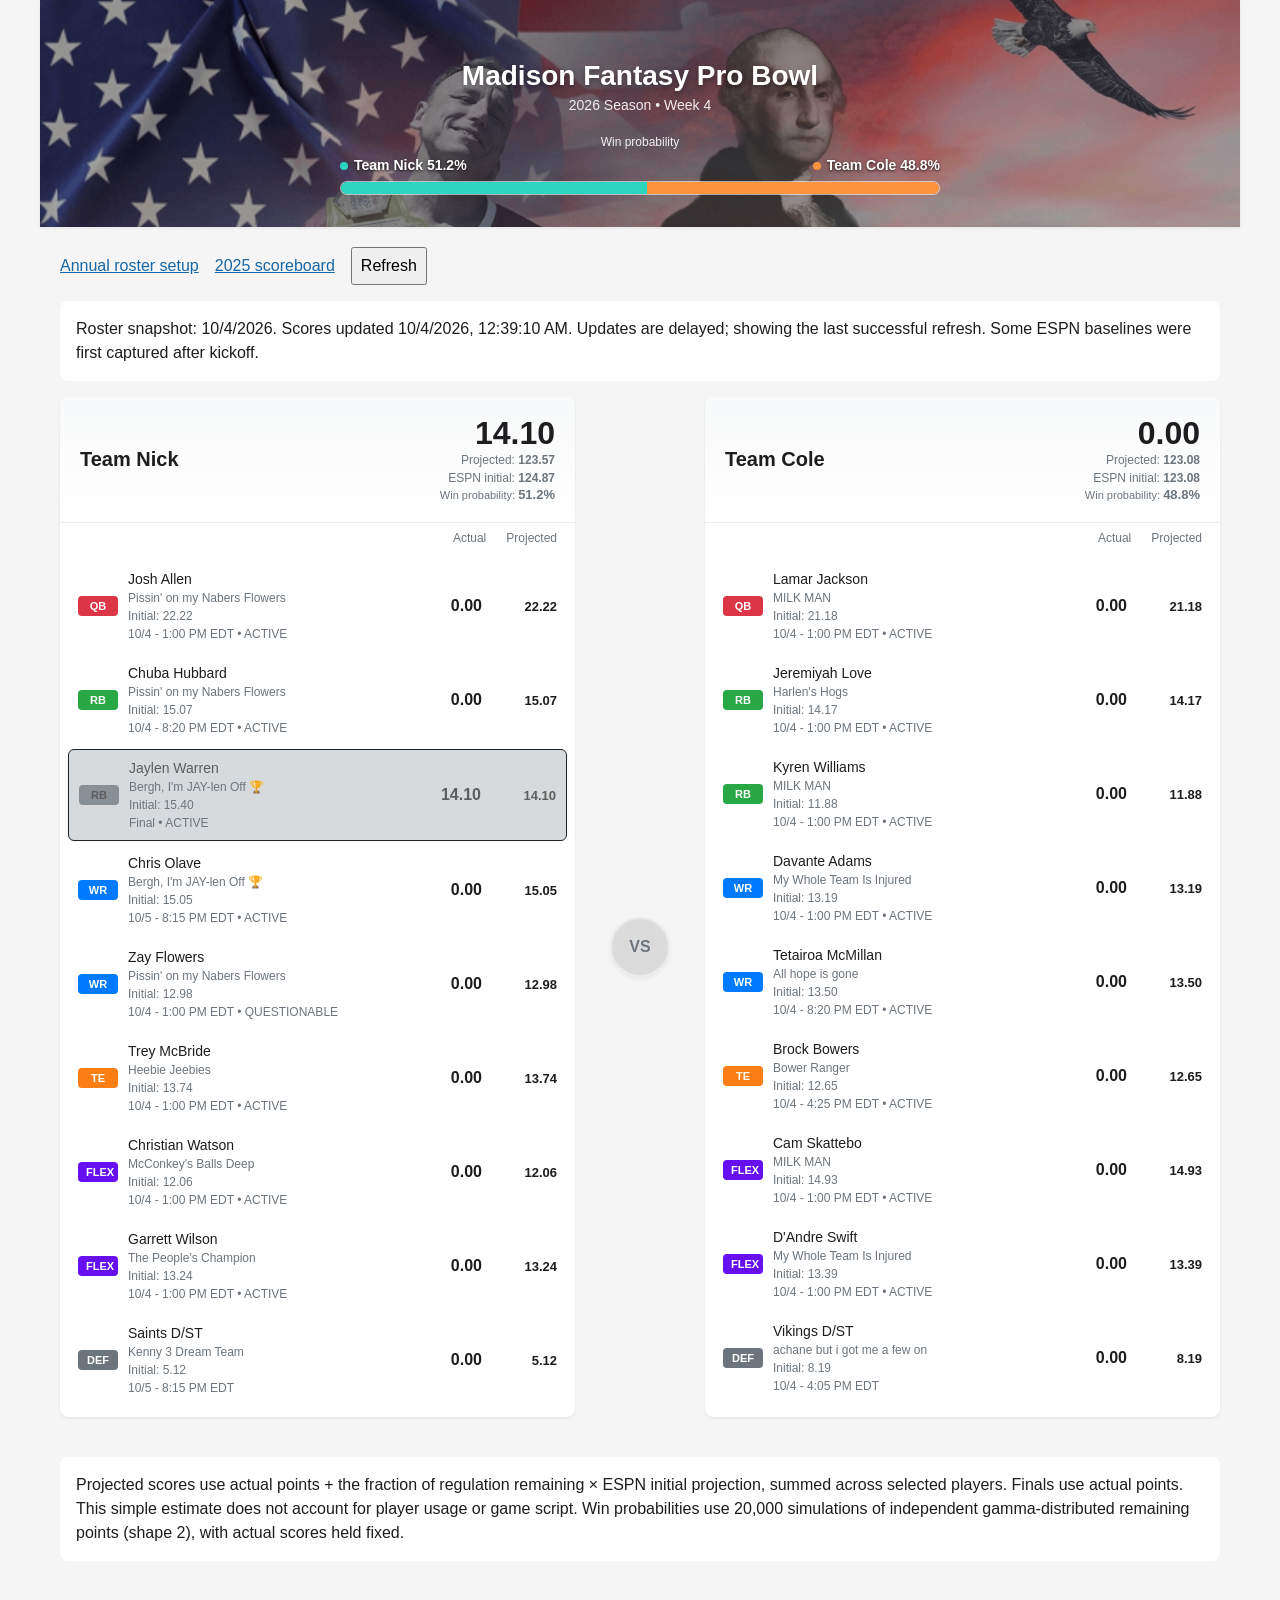
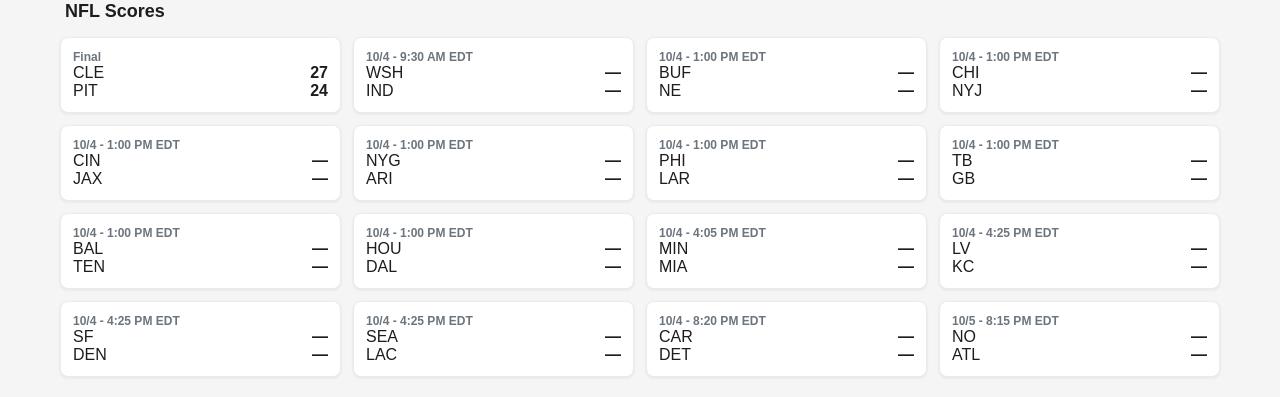
==== index.html @ 88885ae7 "Show team win probabilities in the scoreboard header" ====
<!doctype html>
<html lang="en"><head><meta charset="utf-8"><meta name="viewport" content="width=device-width,initial-scale=1"><title>Madison Fantasy Pro Bowl • 2026</title><link rel="stylesheet" href="styles.css"></head>
<body><main class="container"><header class="header"><h1>Madison Fantasy Pro Bowl</h1><div class="week-info" id="week-info">2026 Season • Rosters TBD</div>
<div class="header-probability"><div class="probability-caption">Win probability</div><div class="probability-labels"><span id="header-west-probability" class="probability-west-label">Team Nick —</span><span id="header-east-probability" class="probability-east-label">Team Cole —</span></div><div id="header-probability-bar" class="probability-track is-unavailable" role="img" aria-label="Win probabilities unavailable"><span id="header-west-fill" class="probability-west-fill"></span><span id="header-tie-fill" class="probability-tie-fill"></span><span id="header-east-fill" class="probability-east-fill"></span></div><div id="header-tie-probability" class="probability-caption" hidden></div></div></header>
<nav class="toolbar"><a href="setup.html">Annual roster setup</a><a href="archive-2025.html">2025 scoreboard</a><button id="refresh">Refresh</button></nav>
<div class="notice" id="status" role="status">Loading matchup…</div>
<div class="matchup-container"><section class="team-column"><div class="team-header"><div class="team-header-content"><h2 class="team-name">Team West</h2><div class="team-score"><div class="actual-score" id="west-actual">—</div><div class="projected-score">Projected: <span id="west-projected">—</span></div><div class="projected-score">ESPN initial: <span id="west-initial">—</span></div><div class="win-probability">Win probability: <span class="prob-value" id="west-win-probability">—</span></div></div></div></div><div class="player-heading"><span>Actual</span><span>Projected</span></div><div class="player-list" id="west-players"></div></section>
<div class="vs-divider"><div class="vs-text">VS</div></div>
<section class="team-column"><div class="team-header"><div class="team-header-content"><h2 class="team-name">Team East</h2><div class="team-score"><div class="actual-score" id="east-actual">—</div><div class="projected-score">Projected: <span id="east-projected">—</span></div><div class="projected-score">ESPN initial: <span id="east-initial">—</span></div><div class="win-probability">Win probability: <span class="prob-value" id="east-win-probability">—</span></div></div></div></div><div class="player-heading"><span>Actual</span><span>Projected</span></div><div class="player-list" id="east-players"></div></section></div>
<p class="notice">Projected scores use actual points + the fraction of regulation remaining × ESPN initial projection, summed across selected players. Finals use actual points. This simple estimate does not account for player usage or game script. Win probabilities use 20,000 simulations of independent gamma-distributed remaining points (shape 2), with actual scores held fixed.<span id="win-model-status"></span></p><section class="games-section"><h2 class="games-header">NFL Scores</h2><div class="games-grid" id="games-grid"></div></section></main><script src="projections.js"></script><script src="app.js"></script></body></html>
---- styles.css ----
* { margin: 0; padding: 0; box-sizing: border-box; }
    
    body { 
      font-family: -apple-system, BlinkMacSystemFont, "Segoe UI", Roboto, Helvetica, Arial, sans-serif;
      background: #f5f5f5;
      color: #1d1d1f;
      min-height: 100vh;
      padding: 20px 0;
    }
    
    .container {
      max-width: 1200px;
      margin: 0 auto;
      padding: 0 20px;
    }
    
    .header {
      position: relative;
      text-align: center;
      padding: 60px 0 70px;              /* taller so the image shows */
      margin: -20px -20px 20px;
      background:
        linear-gradient(rgba(0,0,0,.35), rgba(0,0,0,.35)),  /* darken for legibility */
        url("./westWinsPhoto.jpg") center/cover no-repeat;  /* image in same folder */
      color: #fff;                                          /* make text white */
      box-shadow: 0 1px 3px rgba(0,0,0,0.08);
    }

    .header h1 {
      font-size: 28px;
      font-weight: 600;
      margin-bottom: 5px;
      color: inherit;                                       /* inherit white */
      text-shadow: 0 2px 4px rgba(0,0,0,.35);
    }

    .week-info {
      color: rgba(255,255,255,.9);                          /* lighter subtitle */
      font-size: 14px;
    }

    
    .matchup-container {
      display: grid;
      grid-template-columns: 1fr 100px 1fr;
      gap: 15px;
      margin-bottom: 40px;
    }
    
    .team-column {
      background: white;
      border-radius: 8px;
      box-shadow: 0 1px 3px rgba(0,0,0,0.08);
      overflow: hidden;
    }
    
    .team-header {
      padding: 20px;
      background: linear-gradient(to bottom, #f8f9fa, #ffffff);
      border-bottom: 1px solid #e9ecef;
    }
    
    .team-header-content {
      display: flex;
      justify-content: space-between;
      align-items: center;
      gap: 12px;
    }
    
    .team-name {
      font-size: 20px;
      font-weight: 600;
      color: #1d1d1f;
    }
    
    .team-score {
      text-align: right;
      min-width: 180px;
    }
    
    .actual-score {
      font-size: 32px;
      font-weight: 700;
      line-height: 1;
      color: #1d1d1f;
    }
    
    .projected-score {
      font-size: 12px;
      color: #6c757d;
      margin-top: 4px;
    }
    
    .projected-score span {
      font-weight: 600;
    }

    /* Expected miles + status bar */
    .expected-miles {
      font-size: 12px;
      color: #6c757d;
      margin-top: 6px;
      font-weight: 600;
    }
    .expected-miles-value {
      font-weight: 700;
      color: #1d1d1f;
      margin-left: 4px;
    }
    .status-bar {
      width: 180px;
      height: 8px;
      background: #eef2f7;
      border: 1px solid #e3e7ee;
      border-radius: 999px;
      overflow: hidden;
      margin-top: 6px;
    }
    .status-fill {
      height: 100%;
      width: 0%;
      transition: width 300ms ease;
    }
    .status-fill.high {
      background: linear-gradient(90deg, #22c55e, #86efac);
    }
    .status-fill.neutral {
      background: linear-gradient(90deg, #3b82f6, #93c5fd);
    }
    .status-fill.low {
      background: linear-gradient(90deg, #ef4444, #fecaca);
    }
    
    .win-probability {
      font-size: 11px;
      color: #6c757d;
      margin-top: 2px;
    }
    
    .win-probability .prob-value {
      font-weight: 600;
      font-size: 13px;
    }
    
    .win-probability .prob-value.high {
      color: #22c55e;
    }
    
    .win-probability .prob-value.low {
      color: #ef4444;
    }
    
    .projection-up {
      color: #22c55e;
    }
    
    .projection-down {
      color: #ef4444;
    }
    
    .vs-divider {
      display: flex;
      align-items: center;
      justify-content: center;
      position: relative;
      padding-top: 80px;
    }
    
    .vs-text {
      background: rgba(182, 179, 179, 0.397);
      border: 2px solid #e9ecef;
      border-radius: 50%;
      width: 60px;
      height: 60px;
      display: flex;
      align-items: center;
      justify-content: center;
      font-size: 16px;
      font-weight: 600;
      color: #6c757d;
      box-shadow: 0 2px 4px rgba(0,0,0,0.06);
    }
    
    .player-list {
      padding: 8px;
    }
    
    .player-row {
      display: grid;
      grid-template-columns: 40px 40px 1fr auto auto;
      gap: 10px;
      padding: 10px;
      margin-bottom: 4px;
      border-radius: 6px;
      align-items: center;
      transition: all 0.2s;
      position: relative;
    }
    
    .player-row:hover {
      background: #f8f9fa;
    }
    
    .player-row.is-playing {
      background: #fff3cd;
      border: 1px solid #ffc107;
      box-shadow: 0 2px 4px rgba(255, 193, 7, 0.2);
      animation: pulse 2s ease-in-out infinite;
    }

    .player-row.is-complete {
      background: #cfd2d4d0;              /* dark grey */
      border: 1px solid #212529;
      box-shadow: 0 2px 4px rgba(43, 48, 53, 0.041);
      animation: none;
    }
    .player-row.is-complete .player-name,
    .player-row.is-complete .points-actual,
    .player-row.is-complete .points-projected,
    .player-row.is-complete .position {
      color: #5e5d5d;
    }
    .player-row.is-complete .position {
      background: #7d848bdc;
    }
    .player-row.is-complete:hover {      /* keep hover from lightening it */
      background: #7f848a;
    }
    
    @keyframes pulse {
      0%, 100% { transform: scale(1); }
      50% { transform: scale(1.01); }
    }
    
    .player-photo {
      width: 36px;
      height: 36px;
      border-radius: 50%;
      object-fit: cover;
      border: 2px solid #e9ecef;
      background: white;
    }
    
    .player-photo.placeholder {
      background: linear-gradient(135deg, #e9ecef, #dee2e6);
      display: flex;
      align-items: center;
      justify-content: center;
      color: #6c757d;
      font-size: 14px;
      font-weight: 600;
    }
    
    .position {
      background: #e9ecef;
      padding: 4px 8px;
      border-radius: 4px;
      font-size: 11px;
      text-align: center;
      font-weight: 700;
      text-transform: uppercase;
    }
    
    .position.QB { background: #dc3545; color: white; }
    .position.RB { background: #28a745; color: white; }
    .position.WR { background: #007bff; color: white; }
    .position.TE { background: #fd7e14; color: white; }
    .position.FLEX { background: #6610f2; color: white; }
    .position.DEF { background: #6c757d; color: white; }
    
    .player-name {
      font-weight: 500;
      font-size: 14px;
      color: #1d1d1f;
      white-space: nowrap;
      overflow: hidden;
      text-overflow: ellipsis;
    }
    
    .points-actual {
      font-weight: 700;
      font-size: 16px;
      min-width: 60px;
      text-align: right;
      color: #1d1d1f;
    }
    
    .points-actual.not-started {
      color: #adb5bd;
      font-size: 14px;
    }
    
    .points-projected {
      font-size: 13px;
      min-width: 50px;
      text-align: right;
      font-weight: 600;
    }
    
    .game-status {
      font-size: 11px;
      font-weight: 600;
      min-width: 50px;
      text-align: right;
      text-transform: uppercase;
    }
    
    .game-status.live {
      color: #ffc107;
    }
    
    .game-status.final {
      color: #6c757d;
    }
    
    .game-status.not-started {
      color: #adb5bd;
    }
    
    /* Game Scores Section */
    .games-section {
      margin-top: 40px;
    }
    
    .games-header {
      font-size: 18px;
      font-weight: 600;
      color: #1d1d1f;
      margin-bottom: 15px;
      padding-left: 5px;
    }
    
    .games-grid {
      display: grid;
      grid-template-columns: repeat(auto-fill, minmax(280px, 1fr));
      gap: 12px;
    }
    
    .game-card {
      background: white;
      border-radius: 8px;
      padding: 12px;
      box-shadow: 0 1px 3px rgba(0,0,0,0.08);
      border: 1px solid #e9ecef;
    }
    
    .game-card.live {
      border-color: #ffc107;
      background: linear-gradient(to bottom, #fffdf7, #ffffff);
    }
    
    .game-status-header {
      display: flex;
      justify-content: space-between;
      align-items: center;
      margin-bottom: 10px;
      padding-bottom: 8px;
      border-bottom: 1px solid #e9ecef;
    }
    
    .game-time {
      font-size: 12px;
      font-weight: 600;
      color: #6c757d;
    }
    
    .game-time.live {
      color: #dc3545;
    }
    
    .game-quarter {
      font-size: 11px;
      color: #6c757d;
      font-weight: 500;
    }
    
    .game-teams {
      display: flex;
      flex-direction: column;
      gap: 8px;
    }
    
    .game-team {
      display: flex;
      align-items: center;
      justify-content: space-between;
    }
    
    .team-info {
      display: flex;
      align-items: center;
      gap: 8px;
    }
    
    .team-logo {
      width: 24px;
      height: 24px;
      object-fit: contain;
    }
    
    .team-abbr {
      font-size: 14px;
      font-weight: 500;
      color: #1d1d1f;
    }
    
    .possession-indicator {
      display: inline-block;
      width: 6px;
      height: 6px;
      background: #22c55e;
      border-radius: 50%;
      margin-left: 4px;
      animation: blink 1.5s ease-in-out infinite;
    }
    
    @keyframes blink {
      0%, 100% { opacity: 1; }
      50% { opacity: 0.3; }
    }
    
    .team-score-display {
      font-size: 18px;
      font-weight: 700;
      color: #1d1d1f;
    }
    
    .loading {
      text-align: center;
      padding: 40px;
      color: #6c757d;
    }
    
    .loading-spinner {
      width: 40px;
      height: 40px;
      border: 3px solid #e9ecef;
      border-top-color: #007bff;
      border-radius: 50%;
      animation: spin 0.8s linear infinite;
      margin: 20px auto;
    }
    
    @keyframes spin {
      to { transform: rotate(360deg); }
    }
    
    .error {
      background: #f8d7da;
      border: 1px solid #f5c6cb;
      color: #721c24;
      padding: 15px;
      border-radius: 8px;
      margin: 20px 0;
      text-align: center;
    }

    @media (max-width: 768px) {
      .matchup-container {
        grid-template-columns: 1fr;
        gap: 10px;
      }
      
      .vs-divider {
        height: 50px;
        padding-top: 0;
      }
      
      .player-row {
        grid-template-columns: 36px 36px 1fr 55px 55px;
        padding: 8px;
      }

      .player-name {
        white-space: normal;
        word-break: break-word;
      }
      
      .games-grid {
        grid-template-columns: 1fr;
      }
    }
  
.toolbar {display:flex;gap:16px;align-items:center;flex-wrap:wrap;margin:16px 0;}
a {color:#1766a8;} .notice {padding:16px;background:white;border-radius:8px;margin-bottom:16px;line-height:1.5;}
.owner,.game-detail {font-size:12px;color:#6c757d;margin-top:4px;}
.player-heading {display:flex;justify-content:flex-end;gap:20px;padding:8px 18px;color:#6c757d;font-size:12px;}
.player-row {grid-template-columns:40px 1fr 65px 65px;}
fieldset {margin:20px 0;padding:16px;border:1px solid #ccc;border-radius:8px;}
label {display:block;margin:12px 0;} select,input,button {font:inherit;padding:8px;max-width:100%;} button {cursor:pointer;}
.setup-grid {display:grid;grid-template-columns:1fr 1fr;gap:20px;}
@media(max-width:768px){.team-header-content{flex-wrap:wrap}.team-score{min-width:0}.setup-grid{grid-template-columns:1fr}.player-row{grid-template-columns:36px 1fr 55px 55px;gap:6px}}
/* Native dropdowns must not force the setup grid beyond the viewport. */
.setup-grid > fieldset { min-width: 0; }
.setup-grid select { width: 100%; }

.header {padding-bottom:32px;}
.header-probability {max-width:640px;margin:22px auto 0;padding:0 20px;}
.probability-caption {font-size:12px;margin:6px 0;color:rgba(255,255,255,.9);}
.probability-labels {display:flex;justify-content:space-between;gap:16px;margin:8px 0;font-size:14px;font-weight:600;text-shadow:0 1px 3px rgba(0,0,0,.8);}
.probability-labels > span {max-width:50%;overflow-wrap:anywhere;}
.probability-west-label {text-align:left;}
.probability-east-label {text-align:right;}
.probability-west-label::before,.probability-east-label::before {content:'';display:inline-block;width:8px;height:8px;border-radius:50%;margin-right:6px;}
.probability-west-label::before,.probability-west-fill {background:#2dd4bf;}
.probability-east-label::before,.probability-east-fill {background:#fb923c;}
.probability-track {display:flex;height:14px;overflow:hidden;border-radius:999px;background:rgba(255,255,255,.18);border:1px solid rgba(255,255,255,.5);}
.probability-track > span {width:0;flex-shrink:0;transition:width .35s ease;}
.probability-tie-fill {background:#cbd5e1;}
.probability-track.is-unavailable {opacity:.5;}
@media(prefers-reduced-motion:reduce){.probability-track > span {transition:none;}}
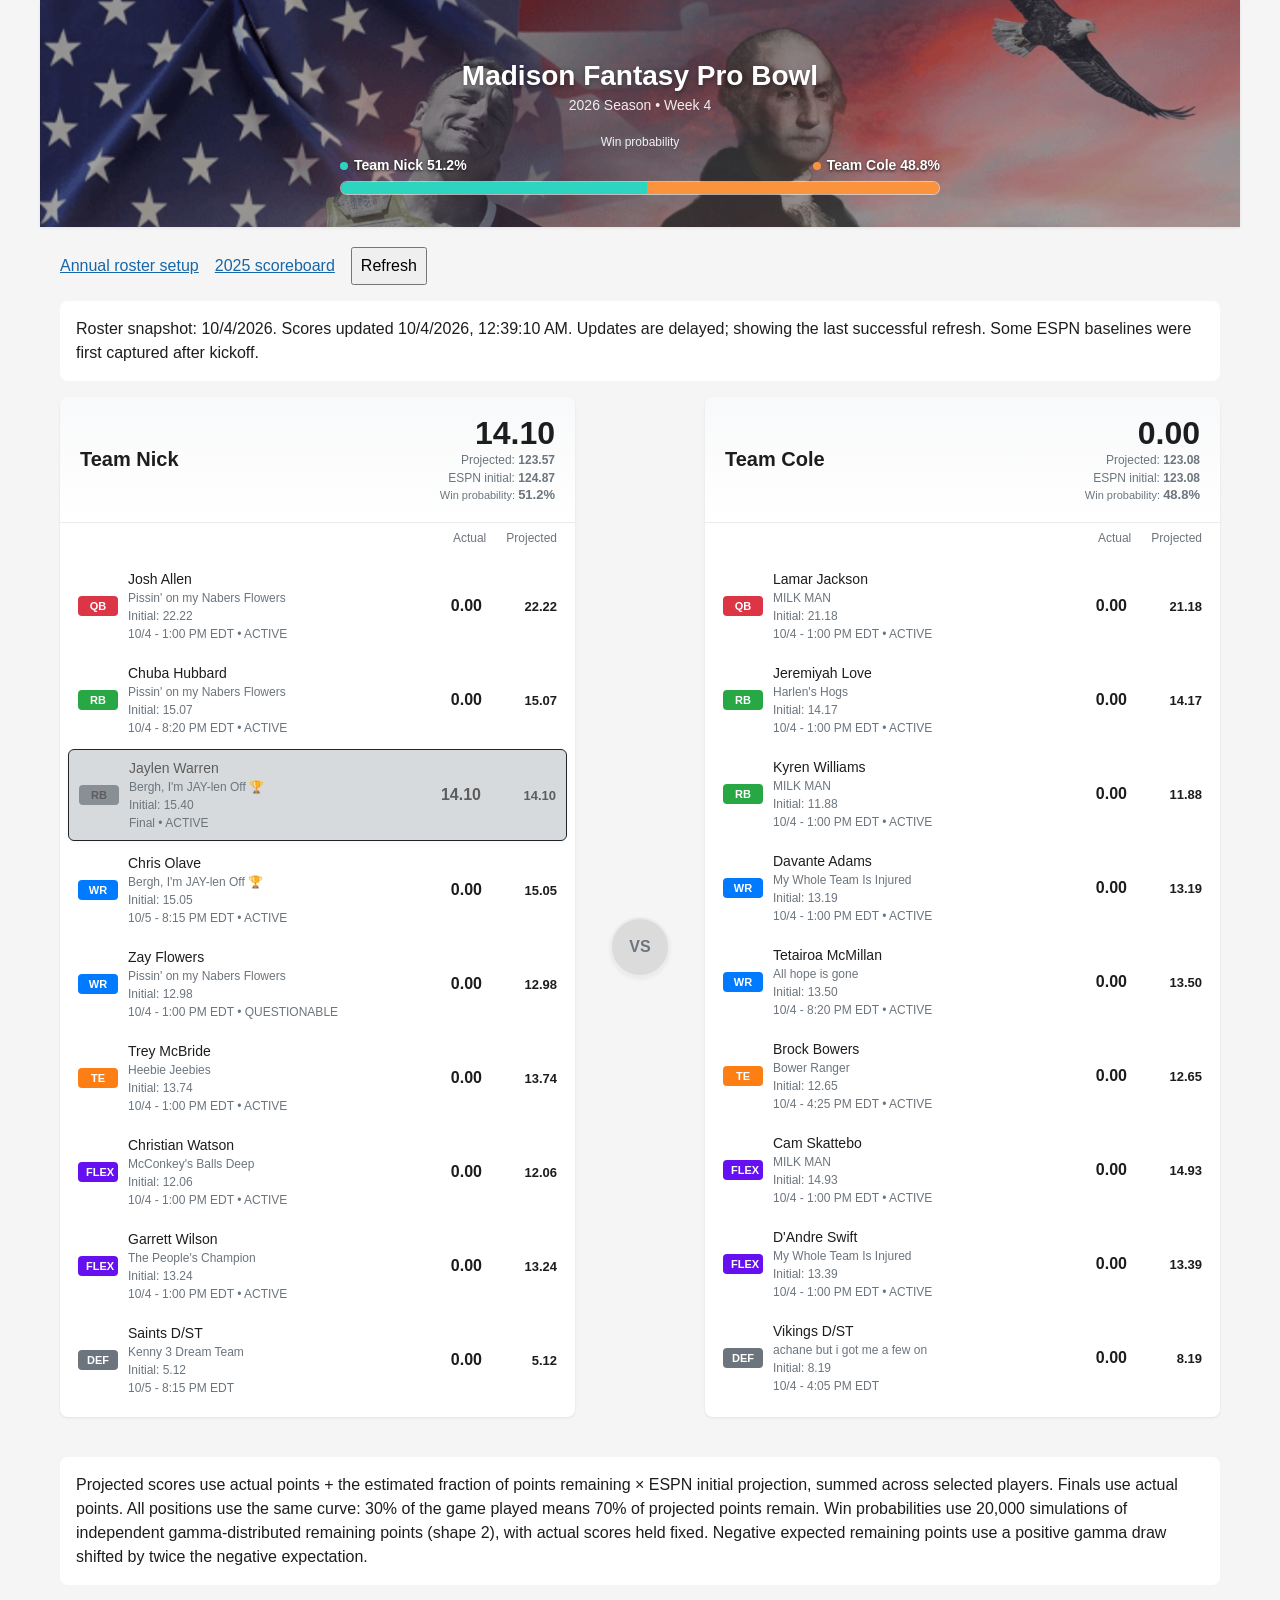
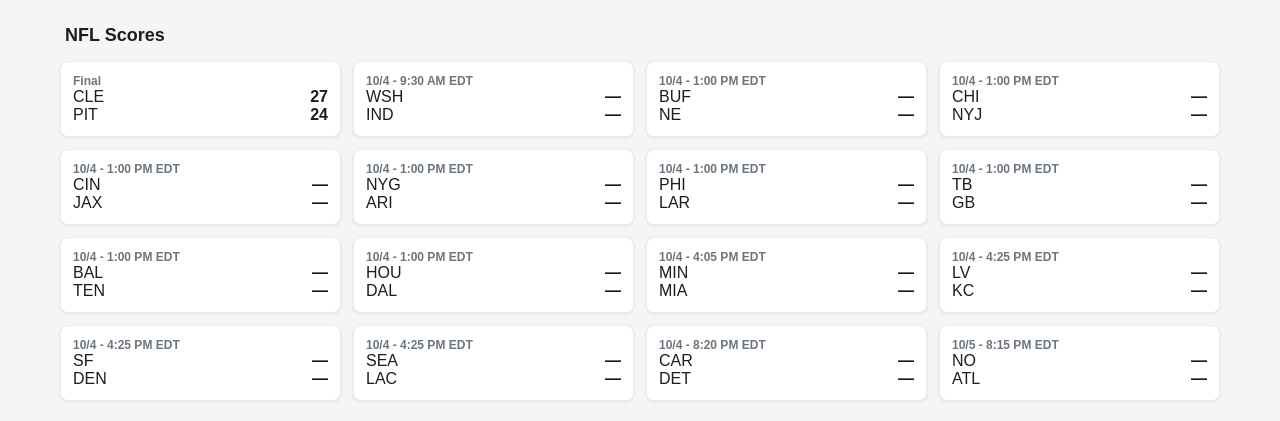
==== commit 3d6ce2f7: "Add shared points remaining curve and shifted gamma defense simulations" ====
--- a/index.html
+++ b/index.html
@@ -7,4 +7,4 @@
 <div class="matchup-container"><section class="team-column"><div class="team-header"><div class="team-header-content"><h2 class="team-name">Team West</h2><div class="team-score"><div class="actual-score" id="west-actual">—</div><div class="projected-score">Projected: <span id="west-projected">—</span></div><div class="projected-score">ESPN initial: <span id="west-initial">—</span></div><div class="win-probability">Win probability: <span class="prob-value" id="west-win-probability">—</span></div></div></div></div><div class="player-heading"><span>Actual</span><span>Projected</span></div><div class="player-list" id="west-players"></div></section>
 <div class="vs-divider"><div class="vs-text">VS</div></div>
 <section class="team-column"><div class="team-header"><div class="team-header-content"><h2 class="team-name">Team East</h2><div class="team-score"><div class="actual-score" id="east-actual">—</div><div class="projected-score">Projected: <span id="east-projected">—</span></div><div class="projected-score">ESPN initial: <span id="east-initial">—</span></div><div class="win-probability">Win probability: <span class="prob-value" id="east-win-probability">—</span></div></div></div></div><div class="player-heading"><span>Actual</span><span>Projected</span></div><div class="player-list" id="east-players"></div></section></div>
-<p class="notice">Projected scores use actual points + the fraction of regulation remaining × ESPN initial projection, summed across selected players. Finals use actual points. This simple estimate does not account for player usage or game script. Win probabilities use 20,000 simulations of independent gamma-distributed remaining points (shape 2), with actual scores held fixed.<span id="win-model-status"></span></p><section class="games-section"><h2 class="games-header">NFL Scores</h2><div class="games-grid" id="games-grid"></div></section></main><script src="projections.js"></script><script src="app.js"></script></body></html>+<p class="notice">Projected scores use actual points + the estimated fraction of points remaining × ESPN initial projection, summed across selected players. Finals use actual points. <span id="points-curve-description">All positions use the same curve: 30% of the game played means 70% of projected points remain.</span> Win probabilities use 20,000 simulations of independent gamma-distributed remaining points (shape 2), with actual scores held fixed. Negative expected remaining points use a positive gamma draw shifted by twice the negative expectation.<span id="win-model-status"></span></p><section class="games-section"><h2 class="games-header">NFL Scores</h2><div class="games-grid" id="games-grid"></div></section></main><script src="projections.js"></script><script src="app.js"></script></body></html>
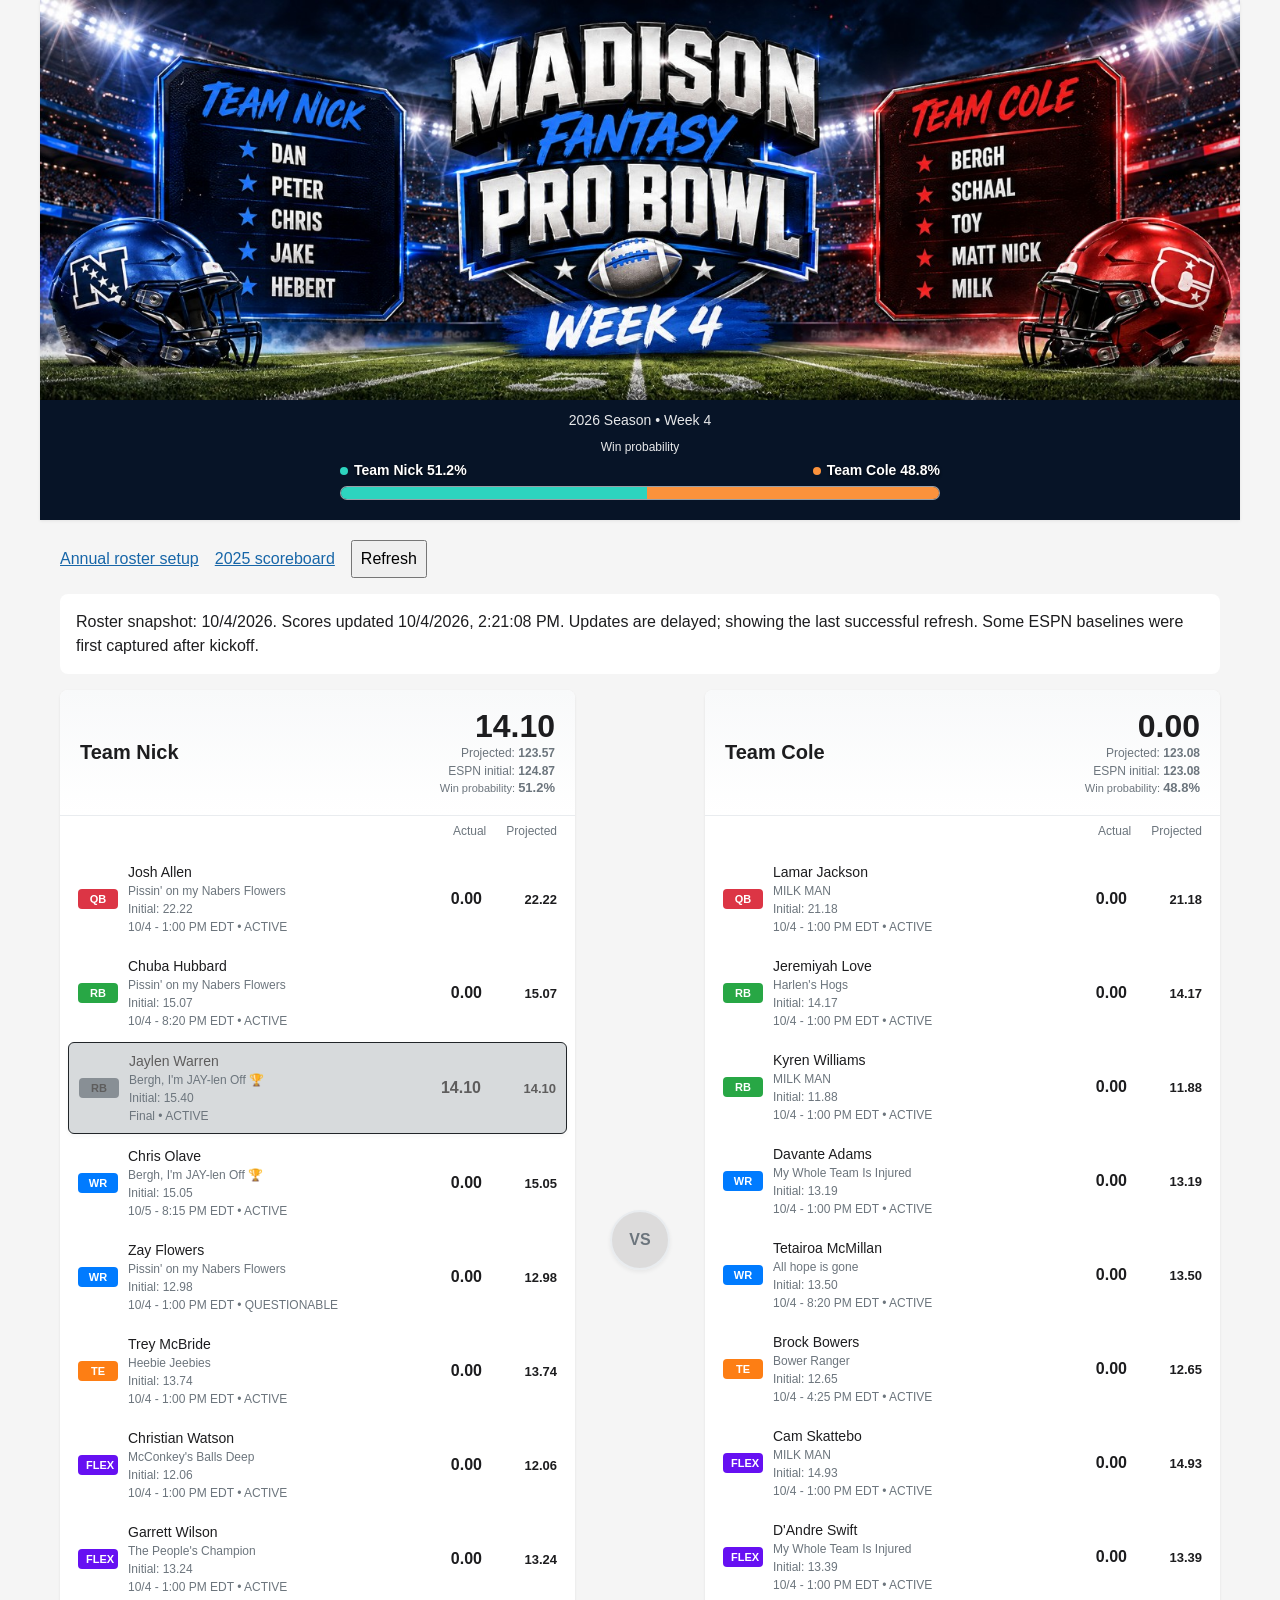
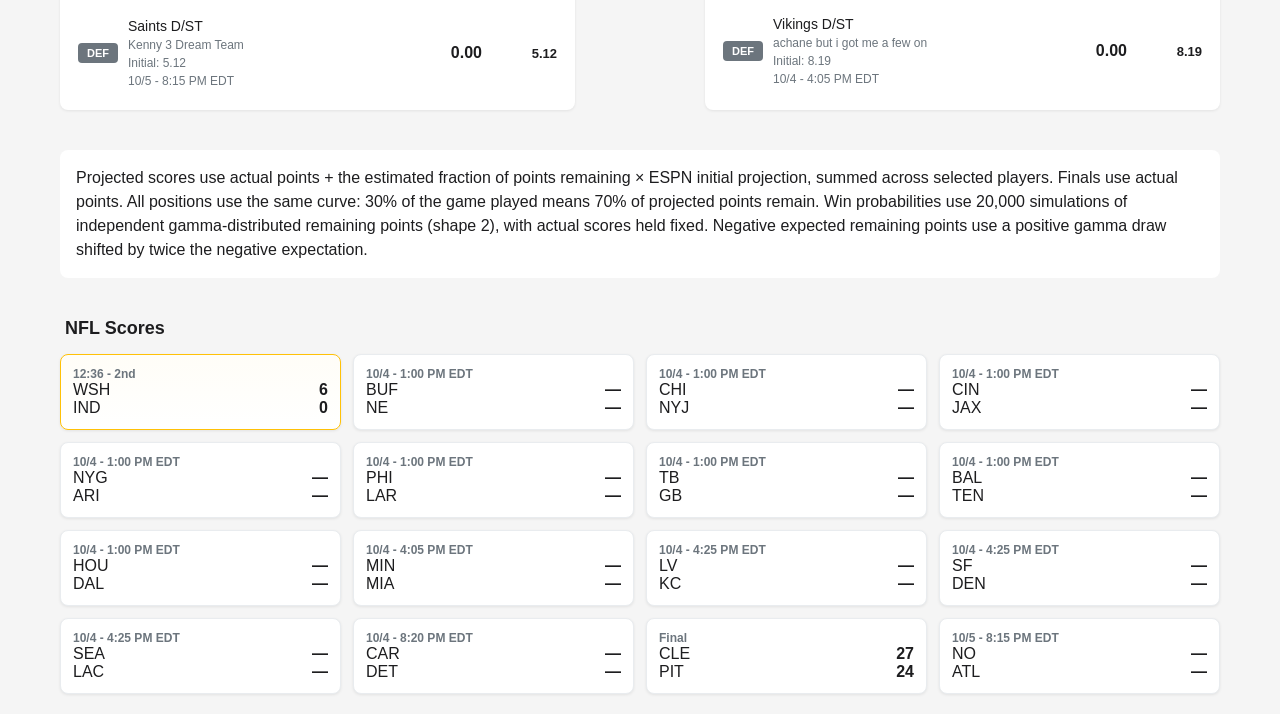
==== commit 4ff3824c: "Use supplied Pro Bowl banner as responsive scoreboard header" ====
--- a/index.html
+++ b/index.html
@@ -1,6 +1,6 @@
 <!doctype html>
 <html lang="en"><head><meta charset="utf-8"><meta name="viewport" content="width=device-width,initial-scale=1"><title>Madison Fantasy Pro Bowl • 2026</title><link rel="stylesheet" href="styles.css"></head>
-<body><main class="container"><header class="header"><h1>Madison Fantasy Pro Bowl</h1><div class="week-info" id="week-info">2026 Season • Rosters TBD</div>
+<body><main class="container"><header class="header scoreboard-header"><h1 class="visually-hidden">Madison Fantasy Pro Bowl</h1><img class="header-banner" src="assets/pro-bowl-header.png" width="1536" height="512" alt="Madison Fantasy Pro Bowl, Week 4. Team Nick: Dan, Peter, Chris, Jake, Hebert. Team Cole: Bergh, Schaal, Toy, Matt Nick, Milk." fetchpriority="high"><div class="week-info" id="week-info">2026 Season • Rosters TBD</div>
 <div class="header-probability"><div class="probability-caption">Win probability</div><div class="probability-labels"><span id="header-west-probability" class="probability-west-label">Team Nick —</span><span id="header-east-probability" class="probability-east-label">Team Cole —</span></div><div id="header-probability-bar" class="probability-track is-unavailable" role="img" aria-label="Win probabilities unavailable"><span id="header-west-fill" class="probability-west-fill"></span><span id="header-tie-fill" class="probability-tie-fill"></span><span id="header-east-fill" class="probability-east-fill"></span></div><div id="header-tie-probability" class="probability-caption" hidden></div></div></header>
 <nav class="toolbar"><a href="setup.html">Annual roster setup</a><a href="archive-2025.html">2025 scoreboard</a><button id="refresh">Refresh</button></nav>
 <div class="notice" id="status" role="status">Loading matchup…</div>
--- a/styles.css
+++ b/styles.css
@@ -510,3 +510,10 @@
 .probability-tie-fill {background:#cbd5e1;}
 .probability-track.is-unavailable {opacity:.5;}
 @media(prefers-reduced-motion:reduce){.probability-track > span {transition:none;}}
+
+/* Display the complete banner at its original proportions on every screen. */
+.scoreboard-header {padding:0 0 20px;background:#071427;}
+.header-banner {display:block;width:100%;height:auto;}
+.scoreboard-header .week-info {margin-top:12px;}
+.scoreboard-header .header-probability {margin-top:12px;}
+.visually-hidden {position:absolute;width:1px;height:1px;padding:0;margin:-1px;overflow:hidden;clip-path:inset(50%);white-space:nowrap;border:0;}
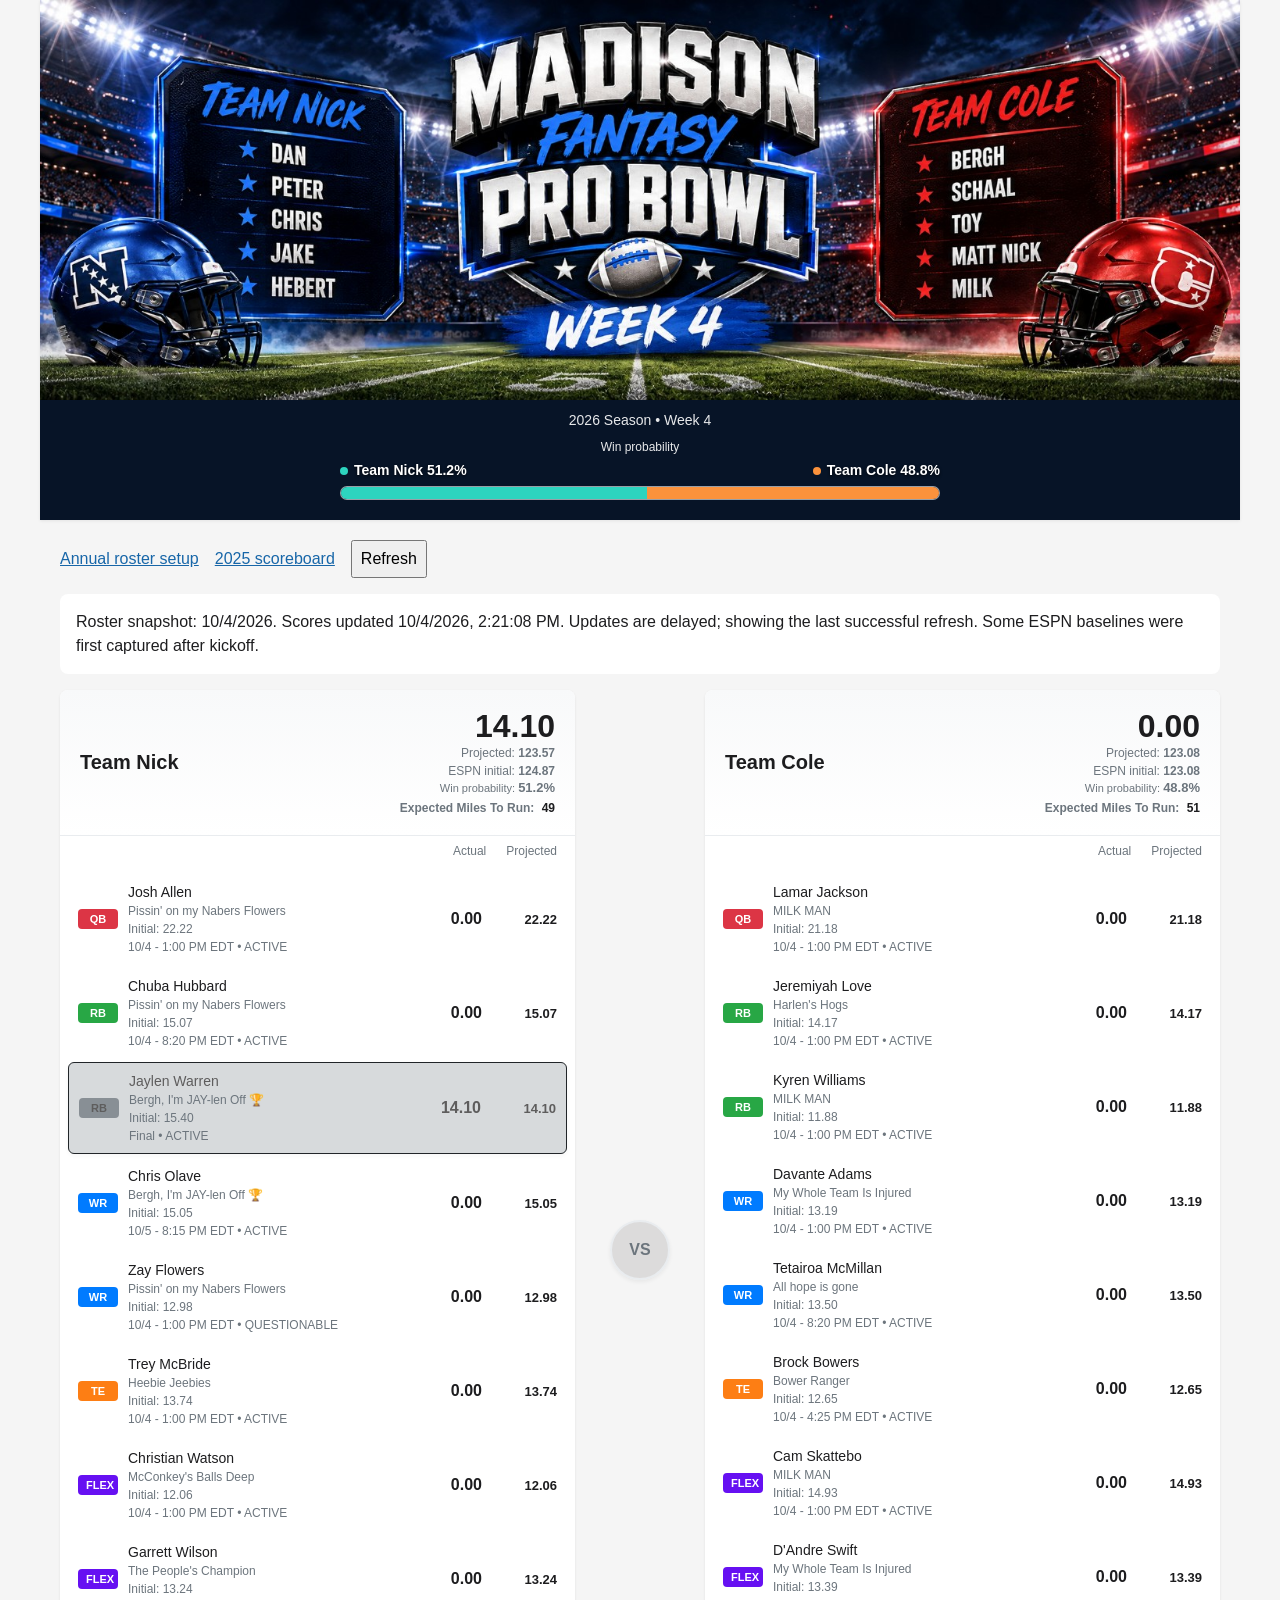
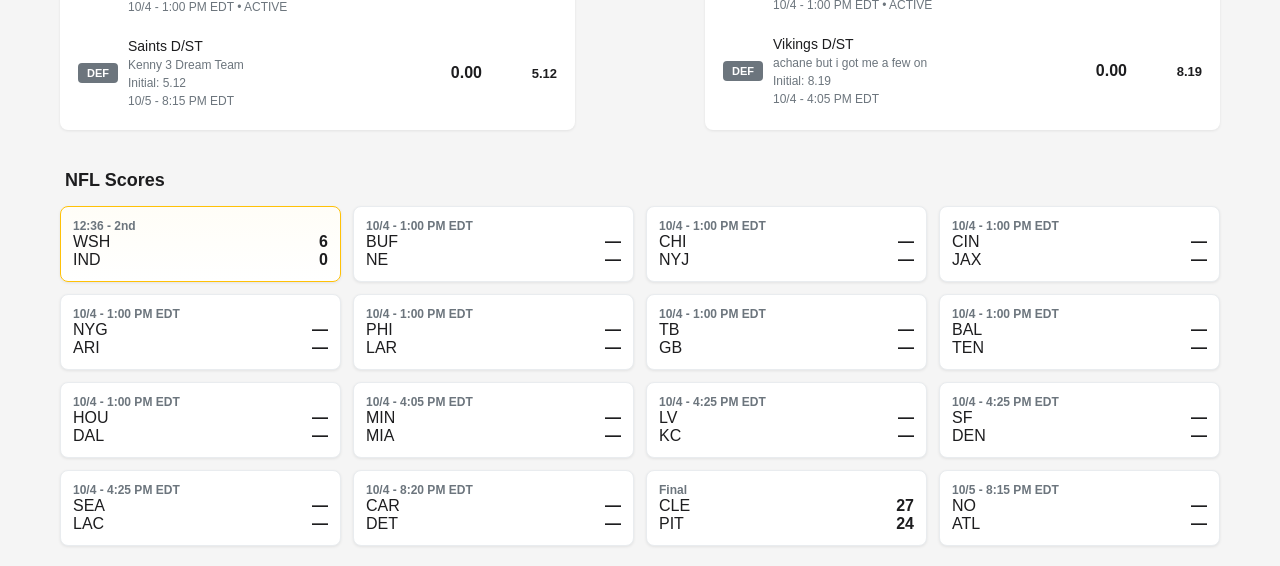
==== commit cd063456: "Restore expected miles and remove projection explanation" ====
--- a/index.html
+++ b/index.html
@@ -4,7 +4,7 @@
 <div class="header-probability"><div class="probability-caption">Win probability</div><div class="probability-labels"><span id="header-west-probability" class="probability-west-label">Team Nick —</span><span id="header-east-probability" class="probability-east-label">Team Cole —</span></div><div id="header-probability-bar" class="probability-track is-unavailable" role="img" aria-label="Win probabilities unavailable"><span id="header-west-fill" class="probability-west-fill"></span><span id="header-tie-fill" class="probability-tie-fill"></span><span id="header-east-fill" class="probability-east-fill"></span></div><div id="header-tie-probability" class="probability-caption" hidden></div></div></header>
 <nav class="toolbar"><a href="setup.html">Annual roster setup</a><a href="archive-2025.html">2025 scoreboard</a><button id="refresh">Refresh</button></nav>
 <div class="notice" id="status" role="status">Loading matchup…</div>
-<div class="matchup-container"><section class="team-column"><div class="team-header"><div class="team-header-content"><h2 class="team-name">Team West</h2><div class="team-score"><div class="actual-score" id="west-actual">—</div><div class="projected-score">Projected: <span id="west-projected">—</span></div><div class="projected-score">ESPN initial: <span id="west-initial">—</span></div><div class="win-probability">Win probability: <span class="prob-value" id="west-win-probability">—</span></div></div></div></div><div class="player-heading"><span>Actual</span><span>Projected</span></div><div class="player-list" id="west-players"></div></section>
+<div class="matchup-container"><section class="team-column"><div class="team-header"><div class="team-header-content"><h2 class="team-name">Team West</h2><div class="team-score"><div class="actual-score" id="west-actual">—</div><div class="projected-score">Projected: <span id="west-projected">—</span></div><div class="projected-score">ESPN initial: <span id="west-initial">—</span></div><div class="win-probability">Win probability: <span class="prob-value" id="west-win-probability">—</span></div><div class="expected-miles">Expected Miles To Run: <span class="expected-miles-value" id="west-miles">—</span></div></div></div></div><div class="player-heading"><span>Actual</span><span>Projected</span></div><div class="player-list" id="west-players"></div></section>
 <div class="vs-divider"><div class="vs-text">VS</div></div>
-<section class="team-column"><div class="team-header"><div class="team-header-content"><h2 class="team-name">Team East</h2><div class="team-score"><div class="actual-score" id="east-actual">—</div><div class="projected-score">Projected: <span id="east-projected">—</span></div><div class="projected-score">ESPN initial: <span id="east-initial">—</span></div><div class="win-probability">Win probability: <span class="prob-value" id="east-win-probability">—</span></div></div></div></div><div class="player-heading"><span>Actual</span><span>Projected</span></div><div class="player-list" id="east-players"></div></section></div>
-<p class="notice">Projected scores use actual points + the estimated fraction of points remaining × ESPN initial projection, summed across selected players. Finals use actual points. <span id="points-curve-description">All positions use the same curve: 30% of the game played means 70% of projected points remain.</span> Win probabilities use 20,000 simulations of independent gamma-distributed remaining points (shape 2), with actual scores held fixed. Negative expected remaining points use a positive gamma draw shifted by twice the negative expectation.<span id="win-model-status"></span></p><section class="games-section"><h2 class="games-header">NFL Scores</h2><div class="games-grid" id="games-grid"></div></section></main><script src="projections.js"></script><script src="app.js"></script></body></html>+<section class="team-column"><div class="team-header"><div class="team-header-content"><h2 class="team-name">Team East</h2><div class="team-score"><div class="actual-score" id="east-actual">—</div><div class="projected-score">Projected: <span id="east-projected">—</span></div><div class="projected-score">ESPN initial: <span id="east-initial">—</span></div><div class="win-probability">Win probability: <span class="prob-value" id="east-win-probability">—</span></div><div class="expected-miles">Expected Miles To Run: <span class="expected-miles-value" id="east-miles">—</span></div></div></div></div><div class="player-heading"><span>Actual</span><span>Projected</span></div><div class="player-list" id="east-players"></div></section></div>
+<section class="games-section"><h2 class="games-header">NFL Scores</h2><div class="games-grid" id="games-grid"></div></section></main><script src="projections.js"></script><script src="app.js"></script></body></html>
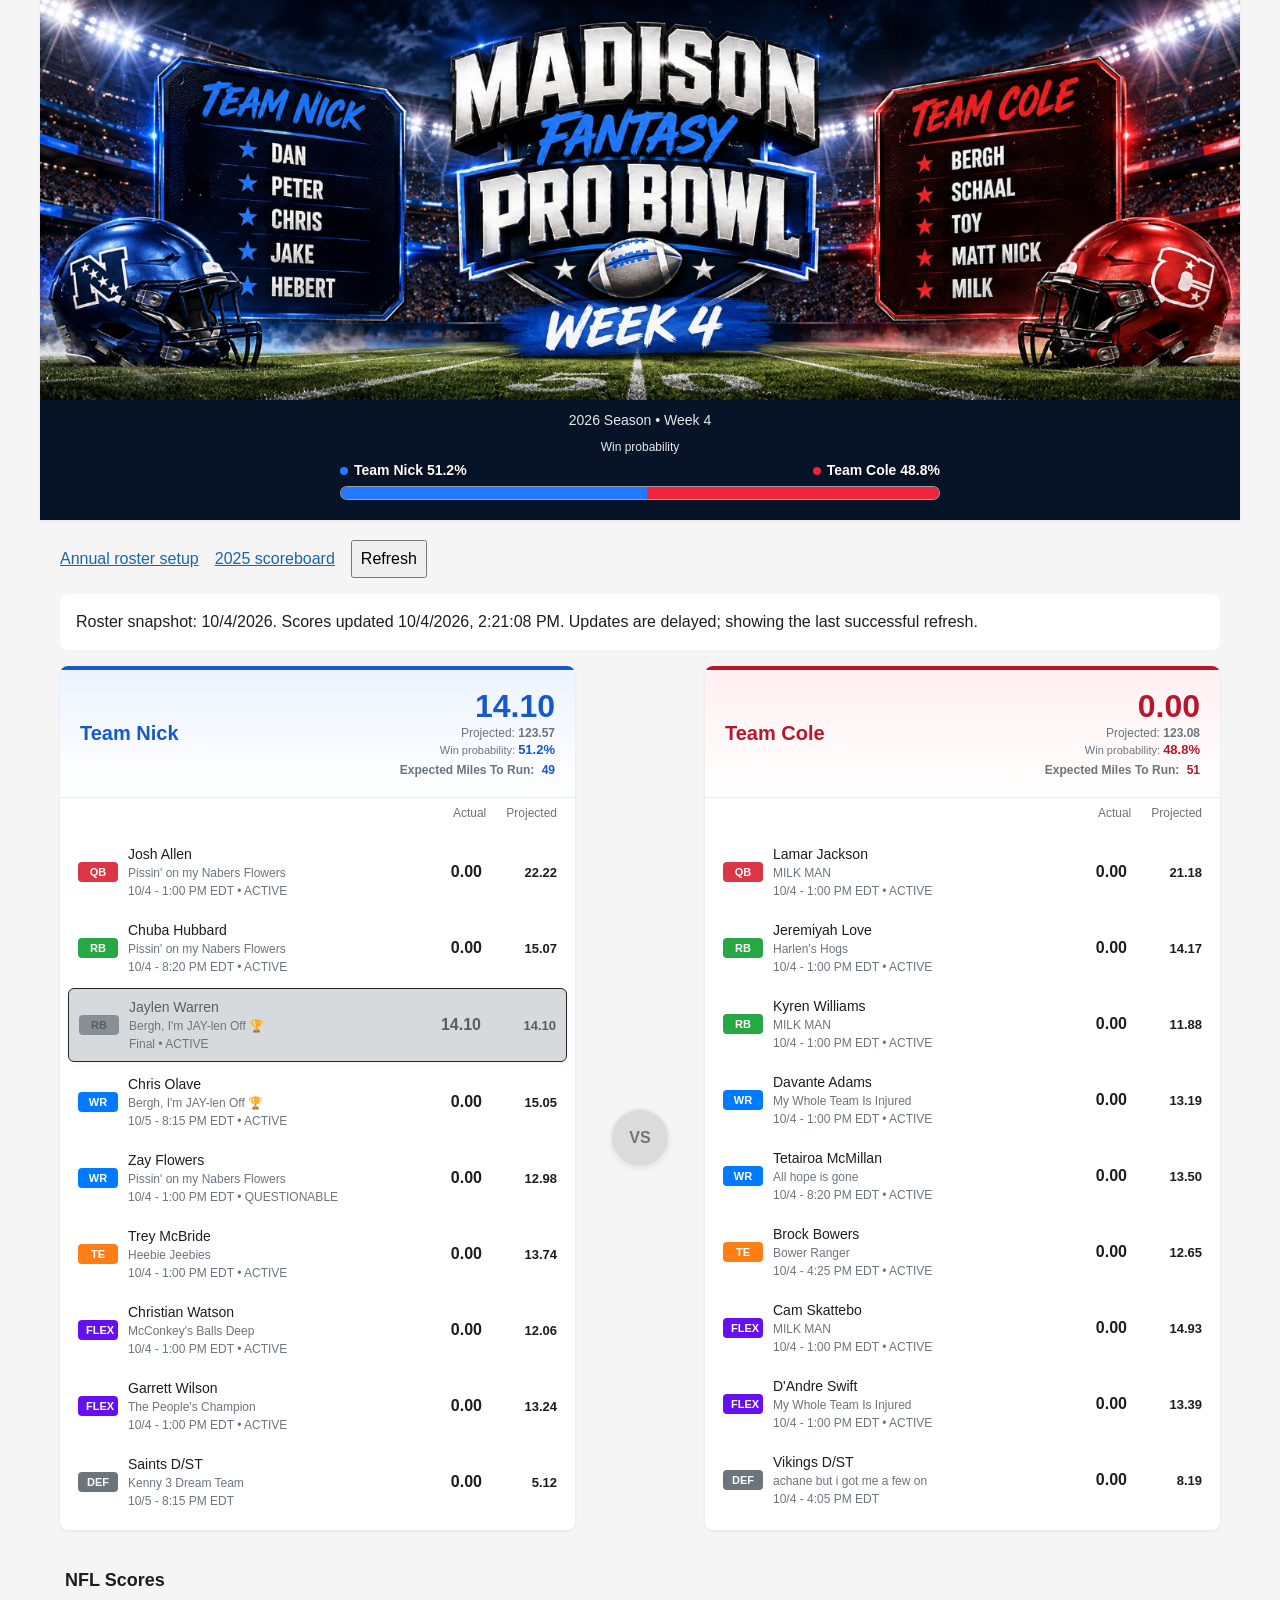
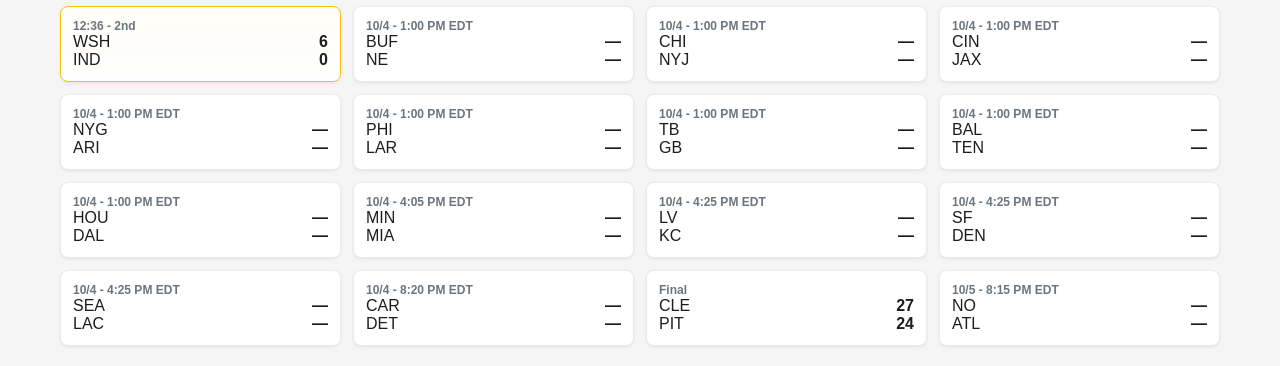
==== commit 22d8d26e: "Match team accents to banner and hide initial projection figures" ====
--- a/index.html
+++ b/index.html
@@ -1,10 +1,10 @@
 <!doctype html>
-<html lang="en"><head><meta charset="utf-8"><meta name="viewport" content="width=device-width,initial-scale=1"><title>Madison Fantasy Pro Bowl • 2026</title><link rel="stylesheet" href="styles.css"></head>
+<html lang="en"><head><meta charset="utf-8"><meta name="viewport" content="width=device-width,initial-scale=1"><title>Madison Fantasy Pro Bowl • 2026</title><link rel="stylesheet" href="styles.css?v=20261004-colors"></head>
 <body><main class="container"><header class="header scoreboard-header"><h1 class="visually-hidden">Madison Fantasy Pro Bowl</h1><img class="header-banner" src="assets/pro-bowl-header.png" width="1536" height="512" alt="Madison Fantasy Pro Bowl, Week 4. Team Nick: Dan, Peter, Chris, Jake, Hebert. Team Cole: Bergh, Schaal, Toy, Matt Nick, Milk." fetchpriority="high"><div class="week-info" id="week-info">2026 Season • Rosters TBD</div>
 <div class="header-probability"><div class="probability-caption">Win probability</div><div class="probability-labels"><span id="header-west-probability" class="probability-west-label">Team Nick —</span><span id="header-east-probability" class="probability-east-label">Team Cole —</span></div><div id="header-probability-bar" class="probability-track is-unavailable" role="img" aria-label="Win probabilities unavailable"><span id="header-west-fill" class="probability-west-fill"></span><span id="header-tie-fill" class="probability-tie-fill"></span><span id="header-east-fill" class="probability-east-fill"></span></div><div id="header-tie-probability" class="probability-caption" hidden></div></div></header>
 <nav class="toolbar"><a href="setup.html">Annual roster setup</a><a href="archive-2025.html">2025 scoreboard</a><button id="refresh">Refresh</button></nav>
 <div class="notice" id="status" role="status">Loading matchup…</div>
-<div class="matchup-container"><section class="team-column"><div class="team-header"><div class="team-header-content"><h2 class="team-name">Team West</h2><div class="team-score"><div class="actual-score" id="west-actual">—</div><div class="projected-score">Projected: <span id="west-projected">—</span></div><div class="projected-score">ESPN initial: <span id="west-initial">—</span></div><div class="win-probability">Win probability: <span class="prob-value" id="west-win-probability">—</span></div><div class="expected-miles">Expected Miles To Run: <span class="expected-miles-value" id="west-miles">—</span></div></div></div></div><div class="player-heading"><span>Actual</span><span>Projected</span></div><div class="player-list" id="west-players"></div></section>
+<div class="matchup-container"><section class="team-column team-west"><div class="team-header"><div class="team-header-content"><h2 class="team-name">Team West</h2><div class="team-score"><div class="actual-score" id="west-actual">—</div><div class="projected-score">Projected: <span id="west-projected">—</span></div><div class="win-probability">Win probability: <span class="prob-value" id="west-win-probability">—</span></div><div class="expected-miles">Expected Miles To Run: <span class="expected-miles-value" id="west-miles">—</span></div></div></div></div><div class="player-heading"><span>Actual</span><span>Projected</span></div><div class="player-list" id="west-players"></div></section>
 <div class="vs-divider"><div class="vs-text">VS</div></div>
-<section class="team-column"><div class="team-header"><div class="team-header-content"><h2 class="team-name">Team East</h2><div class="team-score"><div class="actual-score" id="east-actual">—</div><div class="projected-score">Projected: <span id="east-projected">—</span></div><div class="projected-score">ESPN initial: <span id="east-initial">—</span></div><div class="win-probability">Win probability: <span class="prob-value" id="east-win-probability">—</span></div><div class="expected-miles">Expected Miles To Run: <span class="expected-miles-value" id="east-miles">—</span></div></div></div></div><div class="player-heading"><span>Actual</span><span>Projected</span></div><div class="player-list" id="east-players"></div></section></div>
-<section class="games-section"><h2 class="games-header">NFL Scores</h2><div class="games-grid" id="games-grid"></div></section></main><script src="projections.js"></script><script src="app.js"></script></body></html>+<section class="team-column team-east"><div class="team-header"><div class="team-header-content"><h2 class="team-name">Team East</h2><div class="team-score"><div class="actual-score" id="east-actual">—</div><div class="projected-score">Projected: <span id="east-projected">—</span></div><div class="win-probability">Win probability: <span class="prob-value" id="east-win-probability">—</span></div><div class="expected-miles">Expected Miles To Run: <span class="expected-miles-value" id="east-miles">—</span></div></div></div></div><div class="player-heading"><span>Actual</span><span>Projected</span></div><div class="player-list" id="east-players"></div></section></div>
+<section class="games-section"><h2 class="games-header">NFL Scores</h2><div class="games-grid" id="games-grid"></div></section></main><script src="projections.js"></script><script src="app.js?v=20261004-colors"></script></body></html>
--- a/styles.css
+++ b/styles.css
@@ -503,8 +503,8 @@
 .probability-west-label {text-align:left;}
 .probability-east-label {text-align:right;}
 .probability-west-label::before,.probability-east-label::before {content:'';display:inline-block;width:8px;height:8px;border-radius:50%;margin-right:6px;}
-.probability-west-label::before,.probability-west-fill {background:#2dd4bf;}
-.probability-east-label::before,.probability-east-fill {background:#fb923c;}
+.probability-west-label::before,.probability-west-fill {background:#2379ff;}
+.probability-east-label::before,.probability-east-fill {background:#ef233c;}
 .probability-track {display:flex;height:14px;overflow:hidden;border-radius:999px;background:rgba(255,255,255,.18);border:1px solid rgba(255,255,255,.5);}
 .probability-track > span {width:0;flex-shrink:0;transition:width .35s ease;}
 .probability-tie-fill {background:#cbd5e1;}
@@ -517,3 +517,12 @@
 .scoreboard-header .week-info {margin-top:12px;}
 .scoreboard-header .header-probability {margin-top:12px;}
 .visually-hidden {position:absolute;width:1px;height:1px;padding:0;margin:-1px;overflow:hidden;clip-path:inset(50%);white-space:nowrap;border:0;}
+
+/* Team accents match the blue and red banner. */
+.team-west {--team-color:#1659c7;--team-light:#edf4ff;}
+.team-east {--team-color:#b9162b;--team-light:#fff0f2;}
+.team-west .team-header,.team-east .team-header {border-top:4px solid var(--team-color);background:linear-gradient(to bottom,var(--team-light),#fff);}
+.team-west .team-name,.team-east .team-name,
+.team-west .actual-score,.team-east .actual-score,
+.team-west .prob-value,.team-east .prob-value,
+.team-west .expected-miles-value,.team-east .expected-miles-value {color:var(--team-color);}
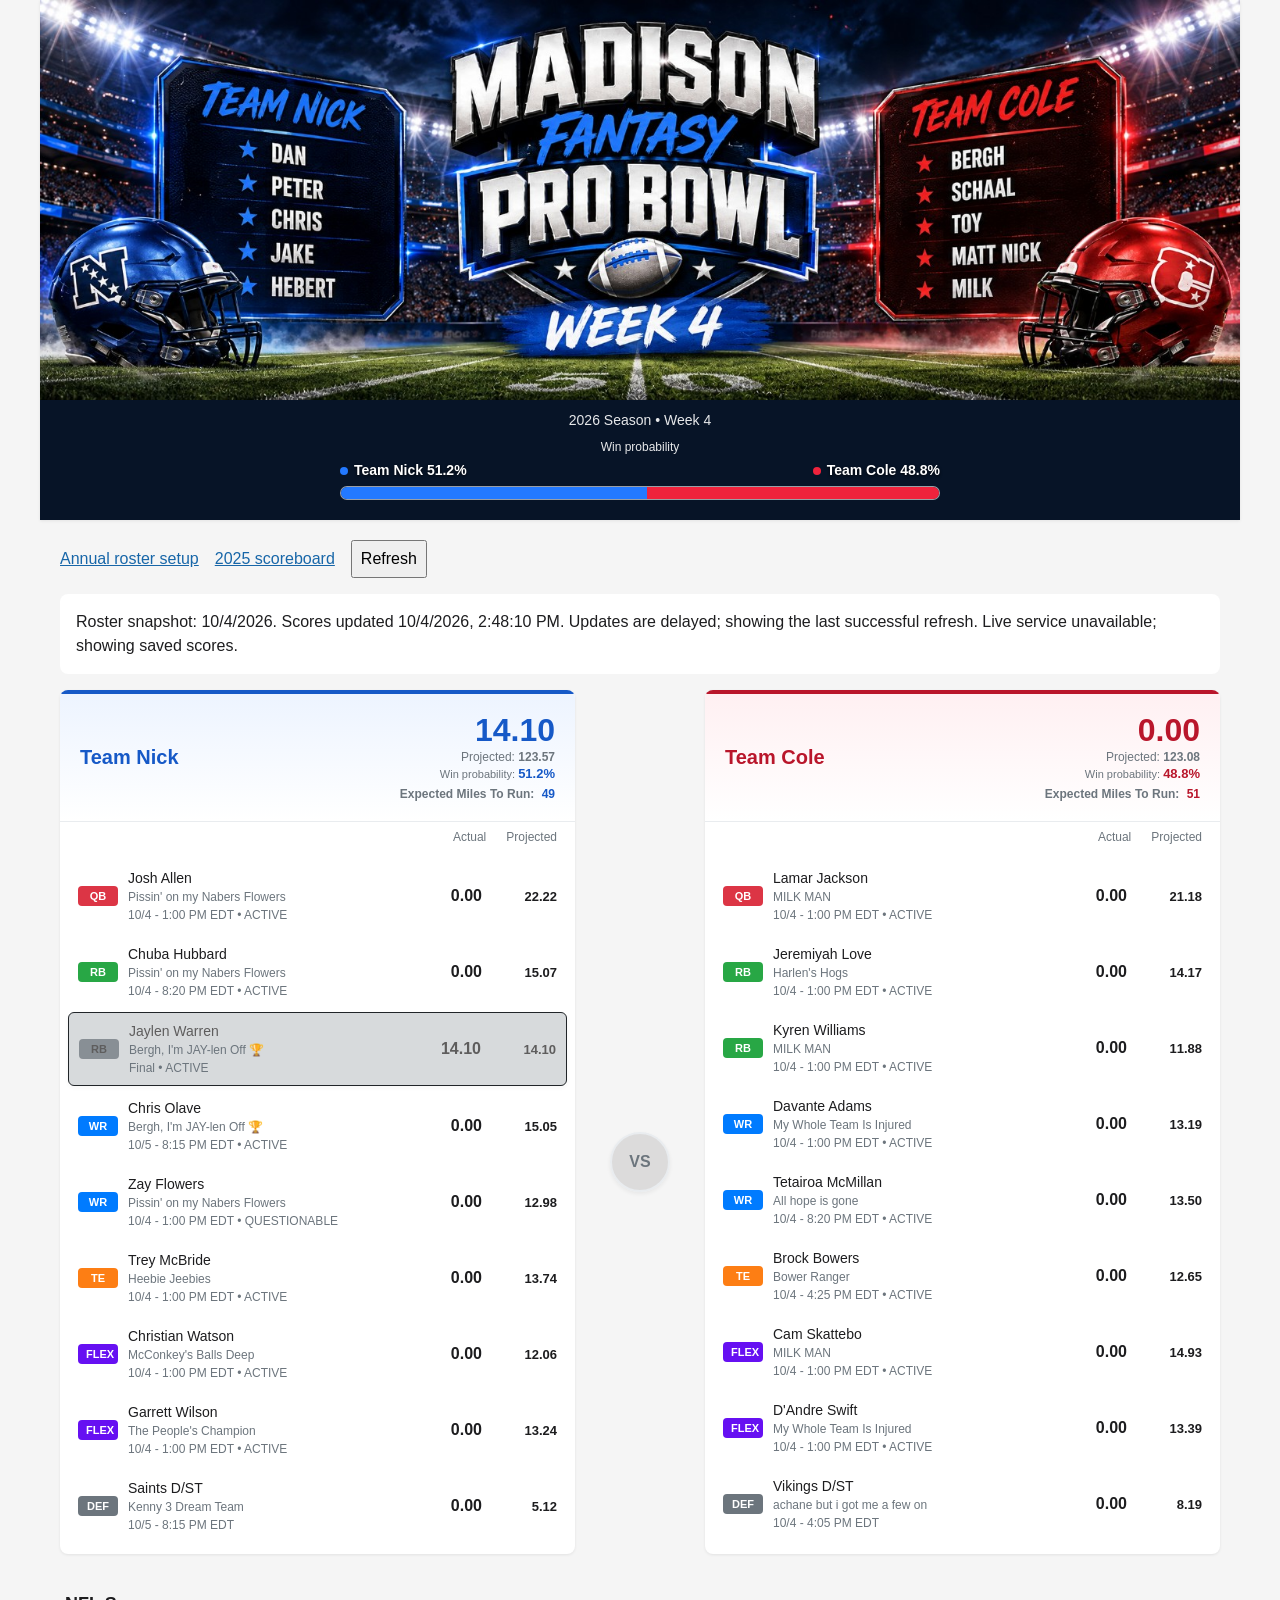
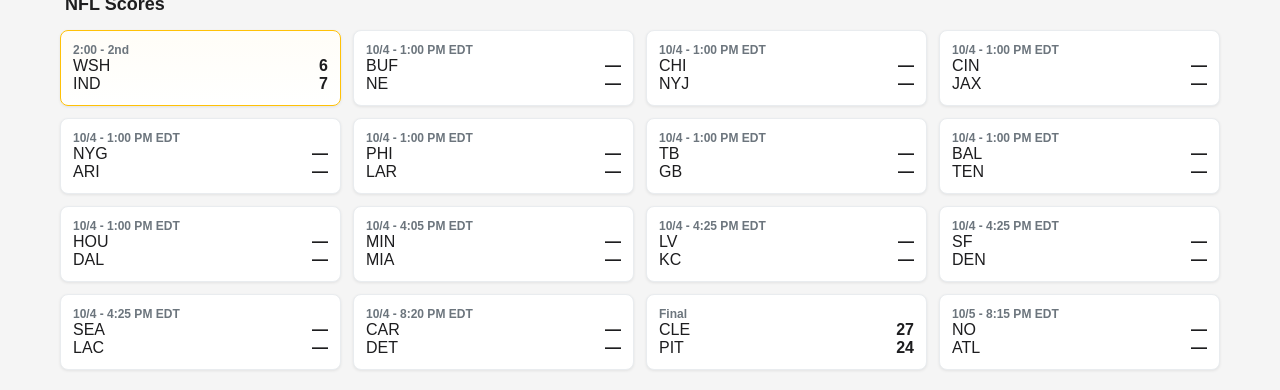
==== commit a050df45: "Connect scoreboard refresh to secure live ESPN backend" ====
--- a/index.html
+++ b/index.html
@@ -7,4 +7,4 @@
 <div class="matchup-container"><section class="team-column team-west"><div class="team-header"><div class="team-header-content"><h2 class="team-name">Team West</h2><div class="team-score"><div class="actual-score" id="west-actual">—</div><div class="projected-score">Projected: <span id="west-projected">—</span></div><div class="win-probability">Win probability: <span class="prob-value" id="west-win-probability">—</span></div><div class="expected-miles">Expected Miles To Run: <span class="expected-miles-value" id="west-miles">—</span></div></div></div></div><div class="player-heading"><span>Actual</span><span>Projected</span></div><div class="player-list" id="west-players"></div></section>
 <div class="vs-divider"><div class="vs-text">VS</div></div>
 <section class="team-column team-east"><div class="team-header"><div class="team-header-content"><h2 class="team-name">Team East</h2><div class="team-score"><div class="actual-score" id="east-actual">—</div><div class="projected-score">Projected: <span id="east-projected">—</span></div><div class="win-probability">Win probability: <span class="prob-value" id="east-win-probability">—</span></div><div class="expected-miles">Expected Miles To Run: <span class="expected-miles-value" id="east-miles">—</span></div></div></div></div><div class="player-heading"><span>Actual</span><span>Projected</span></div><div class="player-list" id="east-players"></div></section></div>
-<section class="games-section"><h2 class="games-header">NFL Scores</h2><div class="games-grid" id="games-grid"></div></section></main><script src="projections.js"></script><script src="app.js?v=20261004-colors"></script></body></html>+<section class="games-section"><h2 class="games-header">NFL Scores</h2><div class="games-grid" id="games-grid"></div></section></main><script src="projections.js"></script><script src="app.js?v=20261004-live-api"></script></body></html>
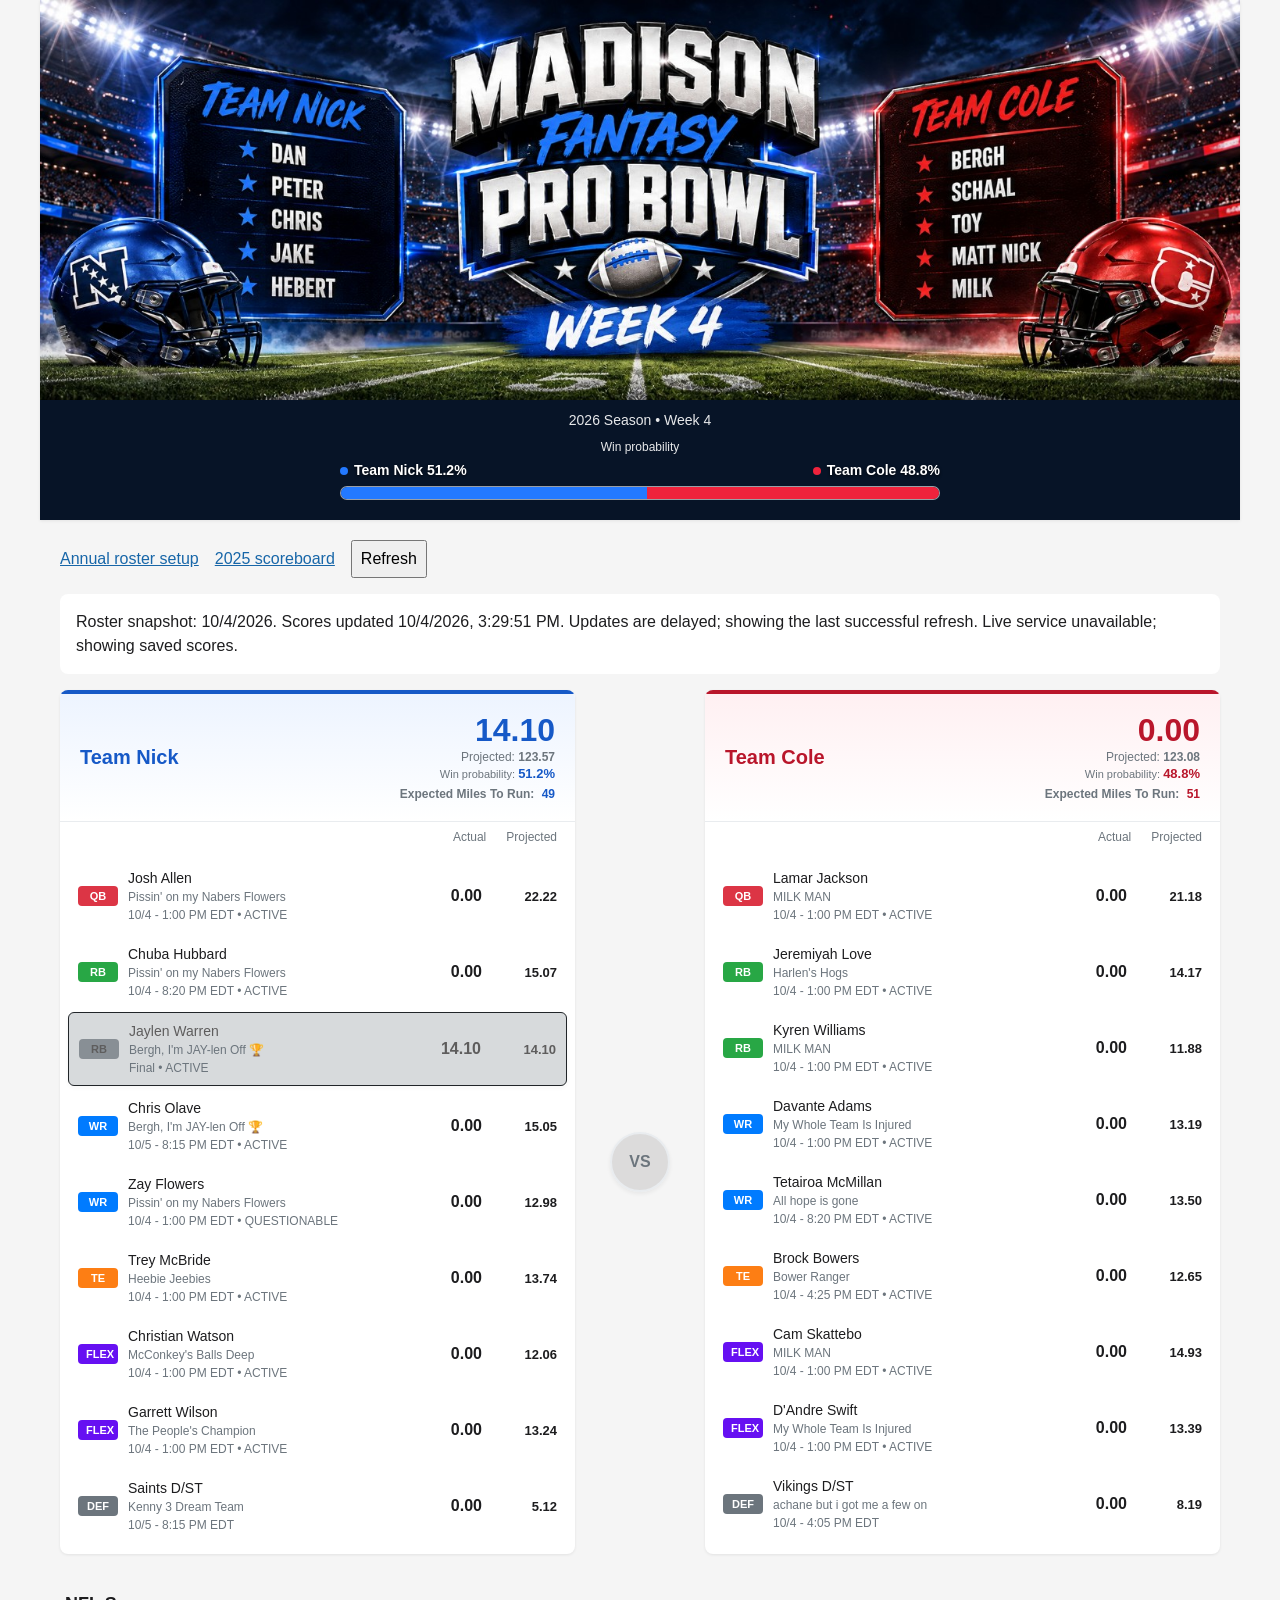
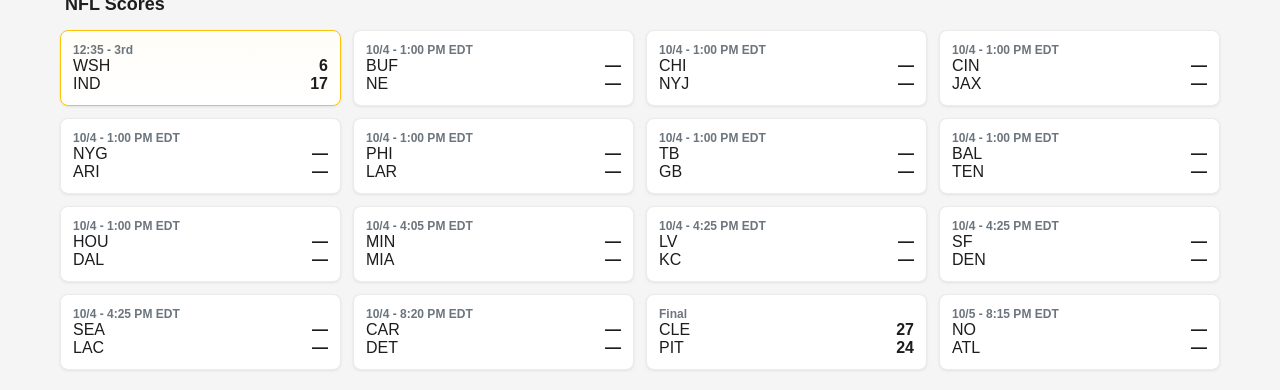
==== commit 66162e7c: "Refresh Pro Bowl scoreboard automatically every five minutes" ====
--- a/index.html
+++ b/index.html
@@ -7,4 +7,4 @@
 <div class="matchup-container"><section class="team-column team-west"><div class="team-header"><div class="team-header-content"><h2 class="team-name">Team West</h2><div class="team-score"><div class="actual-score" id="west-actual">—</div><div class="projected-score">Projected: <span id="west-projected">—</span></div><div class="win-probability">Win probability: <span class="prob-value" id="west-win-probability">—</span></div><div class="expected-miles">Expected Miles To Run: <span class="expected-miles-value" id="west-miles">—</span></div></div></div></div><div class="player-heading"><span>Actual</span><span>Projected</span></div><div class="player-list" id="west-players"></div></section>
 <div class="vs-divider"><div class="vs-text">VS</div></div>
 <section class="team-column team-east"><div class="team-header"><div class="team-header-content"><h2 class="team-name">Team East</h2><div class="team-score"><div class="actual-score" id="east-actual">—</div><div class="projected-score">Projected: <span id="east-projected">—</span></div><div class="win-probability">Win probability: <span class="prob-value" id="east-win-probability">—</span></div><div class="expected-miles">Expected Miles To Run: <span class="expected-miles-value" id="east-miles">—</span></div></div></div></div><div class="player-heading"><span>Actual</span><span>Projected</span></div><div class="player-list" id="east-players"></div></section></div>
-<section class="games-section"><h2 class="games-header">NFL Scores</h2><div class="games-grid" id="games-grid"></div></section></main><script src="projections.js"></script><script src="app.js?v=20261004-live-api"></script></body></html>+<section class="games-section"><h2 class="games-header">NFL Scores</h2><div class="games-grid" id="games-grid"></div></section></main><script src="projections.js"></script><script src="app.js?v=20261004-refresh-5min"></script></body></html>
